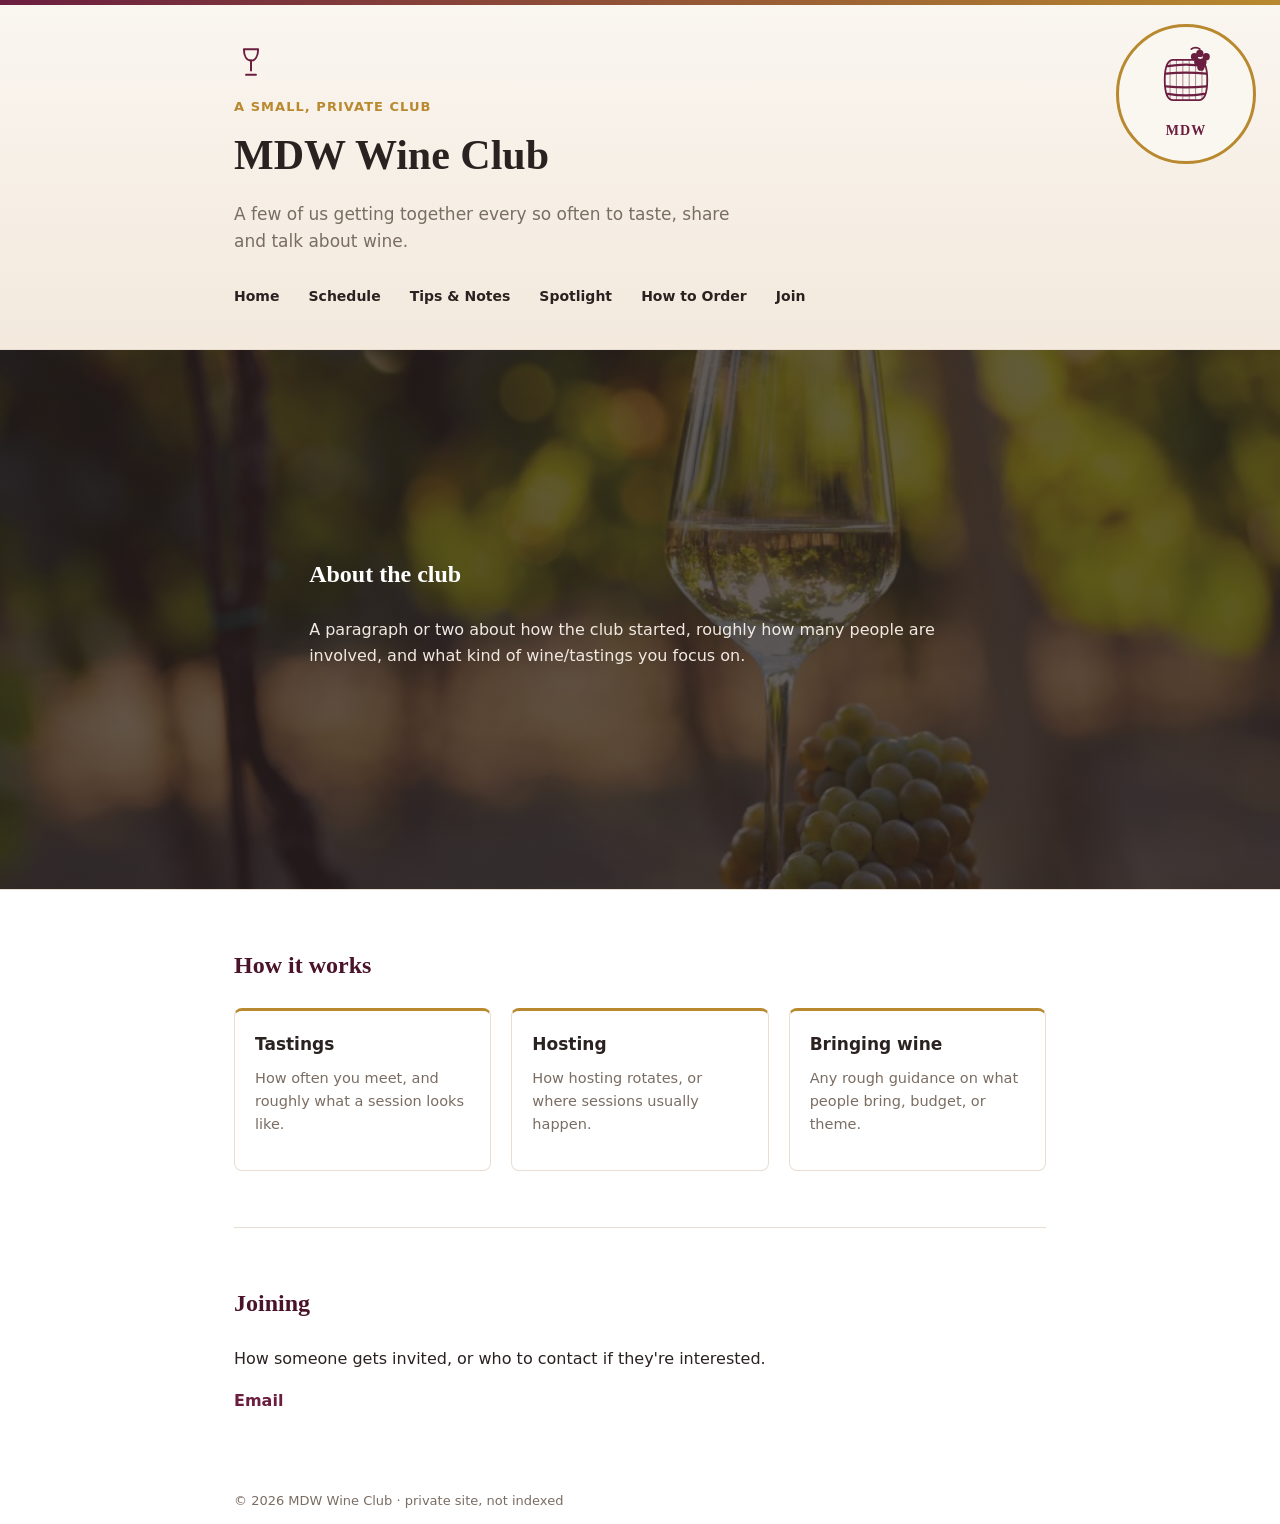
==== index.html @ 0c92d823 "Add barrel-and-grapes logo mark to the hero Replaces the plain MDW text badge with a hand-drawn line" ====
<!doctype html>
<html lang="en">
<head>
<meta charset="utf-8">
<meta name="viewport" content="width=device-width, initial-scale=1">
<meta name="robots" content="noindex, nofollow">
<title>MDW Wine Club</title>
<meta name="description" content="A small private wine club.">
<link rel="stylesheet" href="style.css">
</head>
<body>

<header class="hero">
  <div class="wrap">
    <div class="hero-mark" aria-hidden="true">
      <svg viewBox="0 0 64 64" fill="none" stroke="currentColor" stroke-linecap="round" stroke-linejoin="round">
        <defs>
          <clipPath id="barrelClip">
            <path d="M20,13 C15,13 12,20 12,32 C12,44 15,51 20,51 L44,51 C49,51 52,44 52,32 C52,20 49,13 44,13 Z"/>
          </clipPath>
        </defs>
        <g clip-path="url(#barrelClip)" stroke-width="1" opacity="0.5">
          <path d="M17,6 L17,58"/>
          <path d="M23,6 L23,58"/>
          <path d="M29,6 L29,58"/>
          <path d="M35,6 L35,58"/>
          <path d="M41,6 L41,58"/>
          <path d="M47,6 L47,58"/>
        </g>
        <path d="M20,13 C15,13 12,20 12,32 C12,44 15,51 20,51 L44,51 C49,51 52,44 52,32 C52,20 49,13 44,13 Z" stroke-width="1.7"/>
        <path d="M15,19 Q32,16 49,19" stroke-width="2.2"/>
        <path d="M13,26 Q32,24 51,26" stroke-width="2.2"/>
        <path d="M13,38 Q32,40 51,38" stroke-width="2.2"/>
        <path d="M15,45 Q32,48 49,45" stroke-width="2.2"/>
        <path d="M45,3 C43,1 39,1 37,3" stroke-width="1.6"/>
        <circle cx="45" cy="7" r="3.4" fill="currentColor" stroke="none"/>
        <circle cx="51" cy="10" r="3.4" fill="currentColor" stroke="none"/>
        <circle cx="40" cy="10" r="3.4" fill="currentColor" stroke="none"/>
        <circle cx="48" cy="15" r="3.4" fill="currentColor" stroke="none"/>
        <circle cx="43" cy="15" r="3.4" fill="currentColor" stroke="none"/>
        <circle cx="46" cy="20" r="3.4" fill="currentColor" stroke="none"/>
      </svg>
      <span>MDW</span>
    </div>
    <div class="hero-icon" aria-hidden="true">
      <svg viewBox="0 0 24 24" fill="none" stroke="currentColor" stroke-width="1.4" stroke-linecap="round" stroke-linejoin="round">
        <path d="M7 3h10c0 5-2 8-5 8s-5-3-5-8Z"/>
        <path d="M12 11v7"/>
        <path d="M8.5 21h7"/>
      </svg>
    </div>
    <p class="eyebrow">A small, private club</p>
    <h1>MDW Wine Club</h1>
    <p class="tagline">A few of us getting together every so often to taste, share and talk about wine.</p>
    <nav>
      <a href="index.html">Home</a>
      <a href="schedule.html">Schedule</a>
      <a href="tips.html">Tips &amp; Notes</a>
      <a href="spotlight.html">Spotlight</a>
      <a href="order.html">How to Order</a>
      <a href="#join">Join</a>
    </nav>
  </div>
</header>

<section id="about" class="about-bg">
  <div class="wrap">
    <h2>About the club</h2>
    <p>
      A paragraph or two about how the club started, roughly how many people are
      involved, and what kind of wine/tastings you focus on.
    </p>
  </div>
</section>

<main class="wrap">

  <section id="how-it-works">
    <h2>How it works</h2>
    <div class="grid">
      <article class="card">
        <h3>Tastings</h3>
        <p>How often you meet, and roughly what a session looks like.</p>
      </article>
      <article class="card">
        <h3>Hosting</h3>
        <p>How hosting rotates, or where sessions usually happen.</p>
      </article>
      <article class="card">
        <h3>Bringing wine</h3>
        <p>Any rough guidance on what people bring, budget, or theme.</p>
      </article>
    </div>
  </section>

  <section id="join">
    <h2>Joining</h2>
    <p>How someone gets invited, or who to contact if they're interested.</p>
    <ul class="links">
      <li><a href="mailto:mdwc@btinternet.com">Email</a></li>
    </ul>
  </section>

</main>

<footer class="wrap">
  <p>&copy; <span id="year"></span> MDW Wine Club &middot; private site, not indexed</p>
</footer>

<script>
  document.getElementById('year').textContent = new Date().getFullYear();
</script>

</body>
</html>
---- style.css ----
:root {
  --ink: #2a2220;
  --grey: #7a6d63;
  --line: #e8ddd0;
  --light: #faf6f0;
  --accent: #6b1e3f;
  --accent-dk: #4a1329;
  --gold: #b8892e;
  --max: 860px;
}

* { box-sizing: border-box; }

html { scroll-behavior: smooth; }

body {
  margin: 0;
  font-family: 'Segoe UI', system-ui, -apple-system, Arial, sans-serif;
  color: var(--ink);
  line-height: 1.6;
  background: #fff;
}

.wrap {
  max-width: var(--max);
  margin: 0 auto;
  padding: 0 24px;
}

/* Hero */
.hero {
  background: linear-gradient(180deg, var(--light) 0%, #f3e9dd 100%);
  border-bottom: 1px solid var(--line);
  padding: 0 0 40px;
  position: relative;
}

.hero::before {
  content: "";
  display: block;
  height: 5px;
  background: linear-gradient(90deg, var(--accent) 0%, var(--gold) 100%);
}

.hero-icon {
  margin: 40px 0 18px;
  color: var(--accent);
}

.hero-mark {
  position: absolute;
  top: 24px;
  right: 24px;
  width: 140px;
  height: 140px;
  border-radius: 50%;
  border: 3px solid var(--gold);
  display: flex;
  flex-direction: column;
  align-items: center;
  justify-content: center;
  gap: 6px;
  color: var(--accent);
  background: var(--light);
}

.hero-mark svg { width: 68px; height: 68px; }

.hero-mark span {
  font-family: Georgia, 'Times New Roman', serif;
  font-weight: 700;
  font-size: 14px;
  letter-spacing: 1px;
  color: var(--accent);
}

.hero-icon svg { display: block; width: 34px; height: 34px; }

.eyebrow {
  margin: 0 0 4px;
  color: var(--gold);
  font-weight: 700;
  letter-spacing: .08em;
  text-transform: uppercase;
  font-size: 13px;
}

.hero h1 {
  margin: 0 0 12px;
  font-size: 42px;
  font-weight: 700;
  font-family: Georgia, 'Times New Roman', serif;
}

.tagline {
  margin: 0 0 28px;
  color: var(--grey);
  font-size: 17px;
  max-width: 46ch;
}

nav a {
  color: var(--ink);
  text-decoration: none;
  font-weight: 600;
  margin-right: 24px;
  font-size: 14px;
}

nav a:hover { color: var(--accent); }

/* Sections */
main section {
  padding: 56px 0;
  border-bottom: 1px solid var(--line);
}

main section:last-child { border-bottom: none; }

h2 {
  font-size: 24px;
  margin: 0 0 24px;
  font-family: Georgia, 'Times New Roman', serif;
  color: var(--accent-dk);
}

.grid {
  display: grid;
  grid-template-columns: repeat(auto-fit, minmax(230px, 1fr));
  gap: 20px;
}

.card {
  border: 1px solid var(--line);
  border-radius: 8px;
  padding: 20px;
  background: #fff;
  border-top: 3px solid var(--gold);
  transition: transform .15s ease, box-shadow .15s ease;
}

.card:hover {
  transform: translateY(-2px);
  box-shadow: 0 8px 20px rgba(107, 30, 63, 0.1);
}

.card h3 {
  margin: 0 0 8px;
  font-size: 17px;
}

.card p {
  margin: 0 0 14px;
  color: var(--grey);
  font-size: 14.5px;
}

main ul, main ol {
  margin: 0 0 8px;
  padding-left: 22px;
  color: var(--ink);
}

main li {
  margin: 0 0 8px;
}

main li::marker {
  color: var(--gold);
  font-weight: 700;
}

.card-link {
  color: var(--accent);
  text-decoration: none;
  font-weight: 600;
  font-size: 14px;
}

.card-link:hover { color: var(--accent-dk); }

.about-bg {
  background:
    linear-gradient(rgba(42, 34, 32, 0.74), rgba(42, 34, 32, 0.74)),
    url('images/about-bg.jpg') center 35% / cover no-repeat;
  min-height: 60vh;
  display: flex;
  align-items: center;
  padding: 64px 0;
  border-bottom: 1px solid var(--line);
}

.about-bg h2 { color: #fff; }
.about-bg p { color: #f1e9e1; max-width: 65ch; }

.links {
  list-style: none;
  padding: 0;
  margin: 0;
  display: flex;
  gap: 24px;
}

.links a {
  color: var(--accent);
  text-decoration: none;
  font-weight: 600;
}

.links a:hover { color: var(--accent-dk); }

footer {
  padding: 32px 24px 48px;
  color: var(--grey);
  font-size: 13px;
}

.hero-sm { padding-bottom: 28px; }
.hero-sm .hero-icon { margin-top: 28px; }
.hero-sm h1 { font-size: 32px; }

table.data {
  width: 100%;
  border-collapse: collapse;
  font-size: 14.5px;
}

table.data th {
  background: var(--accent-dk);
  color: #fff;
  text-align: left;
  padding: 8px 12px;
  font-weight: 600;
}

table.data td {
  border: 1px solid var(--line);
  padding: 8px 12px;
  vertical-align: top;
}

table.data tr:nth-child(even) td { background: var(--light); }

.note {
  color: var(--grey);
  font-size: 13px;
  margin-top: 10px;
}

@media (max-width: 600px) {
  .hero-icon { margin-top: 28px; }
  .hero { padding-bottom: 32px; }
  .hero h1 { font-size: 32px; }
  .hero-mark { width: 80px; height: 80px; top: 16px; right: 16px; }
  .hero-mark svg { width: 38px; height: 38px; }
  .hero-mark span { font-size: 10px; }
}
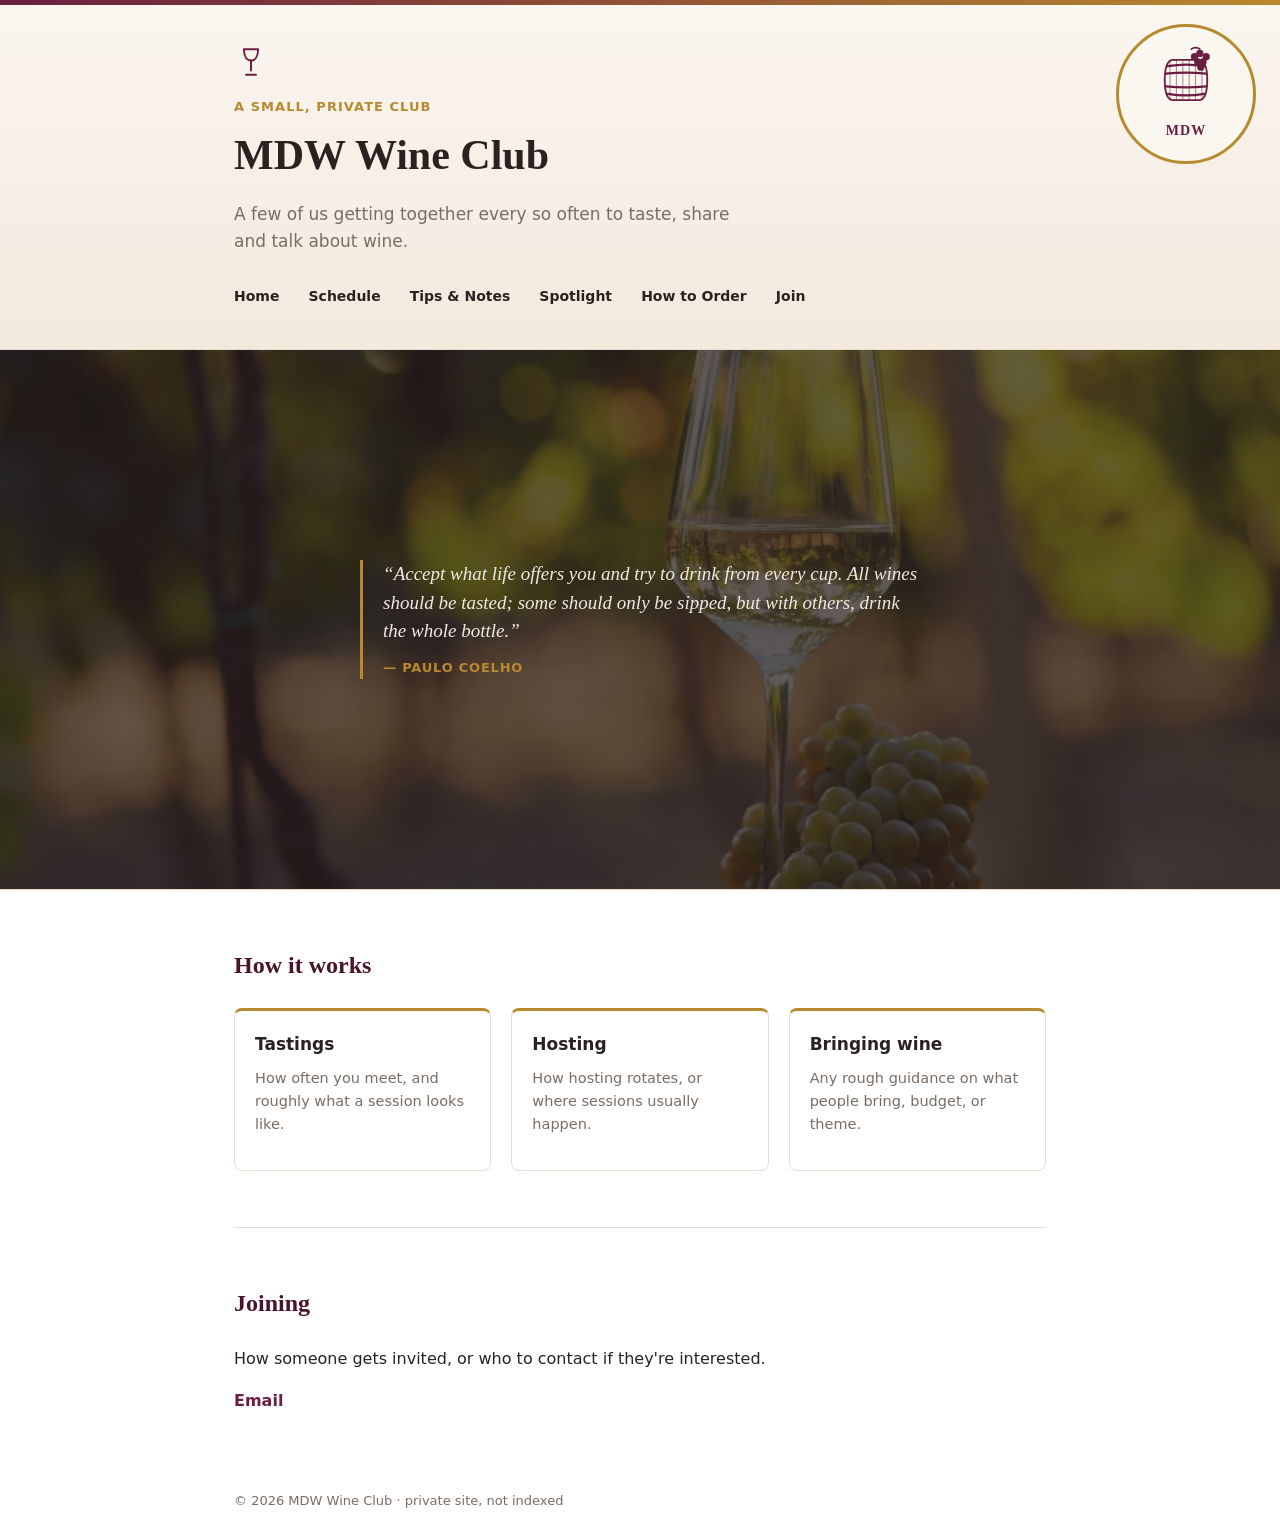
==== commit 2c7f89fb: "Replace About placeholder text with a wine quote Swaps the "how the club started" placeholder paragr" ====
--- a/index.html
+++ b/index.html
@@ -65,11 +65,12 @@
 
 <section id="about" class="about-bg">
   <div class="wrap">
-    <h2>About the club</h2>
-    <p>
-      A paragraph or two about how the club started, roughly how many people are
-      involved, and what kind of wine/tastings you focus on.
-    </p>
+    <blockquote class="quote">
+      <p>&ldquo;Accept what life offers you and try to drink from every cup. All
+      wines should be tasted; some should only be sipped, but with others, drink
+      the whole bottle.&rdquo;</p>
+      <cite>&mdash; Paulo Coelho</cite>
+    </blockquote>
   </div>
 </section>
 
--- a/style.css
+++ b/style.css
@@ -193,6 +193,32 @@
 .about-bg h2 { color: #fff; }
 .about-bg p { color: #f1e9e1; max-width: 65ch; }
 
+.quote {
+  margin: 0;
+  max-width: 55ch;
+  border-left: 3px solid var(--gold);
+  padding-left: 20px;
+}
+
+.quote p {
+  font-family: Georgia, 'Times New Roman', serif;
+  font-style: italic;
+  font-size: 19px;
+  line-height: 1.5;
+  color: #f1e9e1;
+  margin: 0 0 12px;
+}
+
+.quote cite {
+  display: block;
+  font-style: normal;
+  font-weight: 700;
+  font-size: 13px;
+  letter-spacing: 0.06em;
+  text-transform: uppercase;
+  color: var(--gold);
+}
+
 .links {
   list-style: none;
   padding: 0;
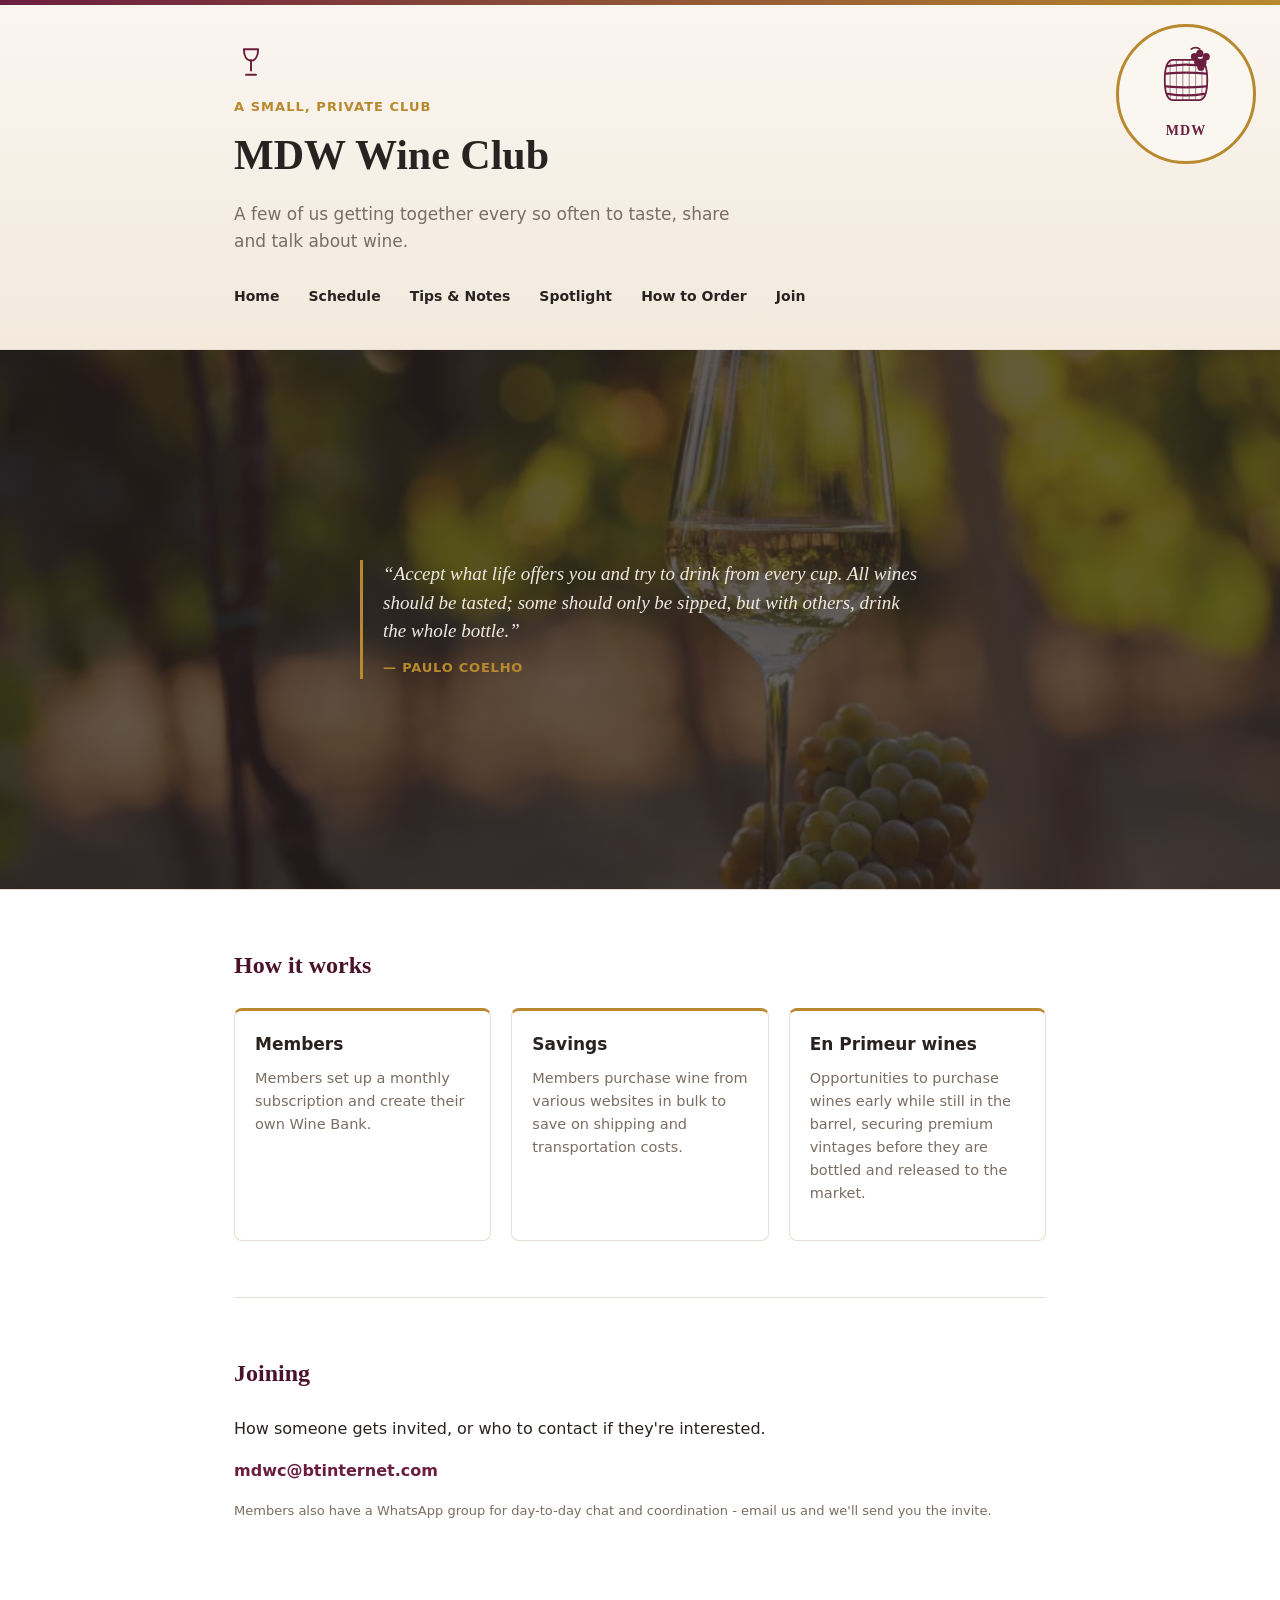
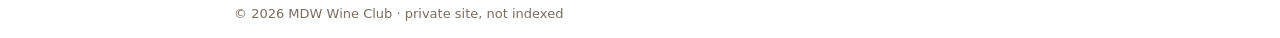
==== commit d4edc0bb: "Fill in real content for How it works, Payment, and Join sections - How it works cards: Members (mon" ====
--- a/index.html
+++ b/index.html
@@ -80,16 +80,16 @@
     <h2>How it works</h2>
     <div class="grid">
       <article class="card">
-        <h3>Tastings</h3>
-        <p>How often you meet, and roughly what a session looks like.</p>
+        <h3>Members</h3>
+        <p>Members set up a monthly subscription and create their own Wine Bank.</p>
       </article>
       <article class="card">
-        <h3>Hosting</h3>
-        <p>How hosting rotates, or where sessions usually happen.</p>
+        <h3>Savings</h3>
+        <p>Members purchase wine from various websites in bulk to save on shipping and transportation costs.</p>
       </article>
       <article class="card">
-        <h3>Bringing wine</h3>
-        <p>Any rough guidance on what people bring, budget, or theme.</p>
+        <h3>En Primeur wines</h3>
+        <p>Opportunities to purchase wines early while still in the barrel, securing premium vintages before they are bottled and released to the market.</p>
       </article>
     </div>
   </section>
@@ -98,8 +98,9 @@
     <h2>Joining</h2>
     <p>How someone gets invited, or who to contact if they're interested.</p>
     <ul class="links">
-      <li><a href="mailto:mdwc@btinternet.com">Email</a></li>
+      <li><a href="mailto:mdwc@btinternet.com">mdwc@btinternet.com</a></li>
     </ul>
+    <p class="note">Members also have a WhatsApp group for day-to-day chat and coordination - email us and we'll send you the invite.</p>
   </section>
 
 </main>
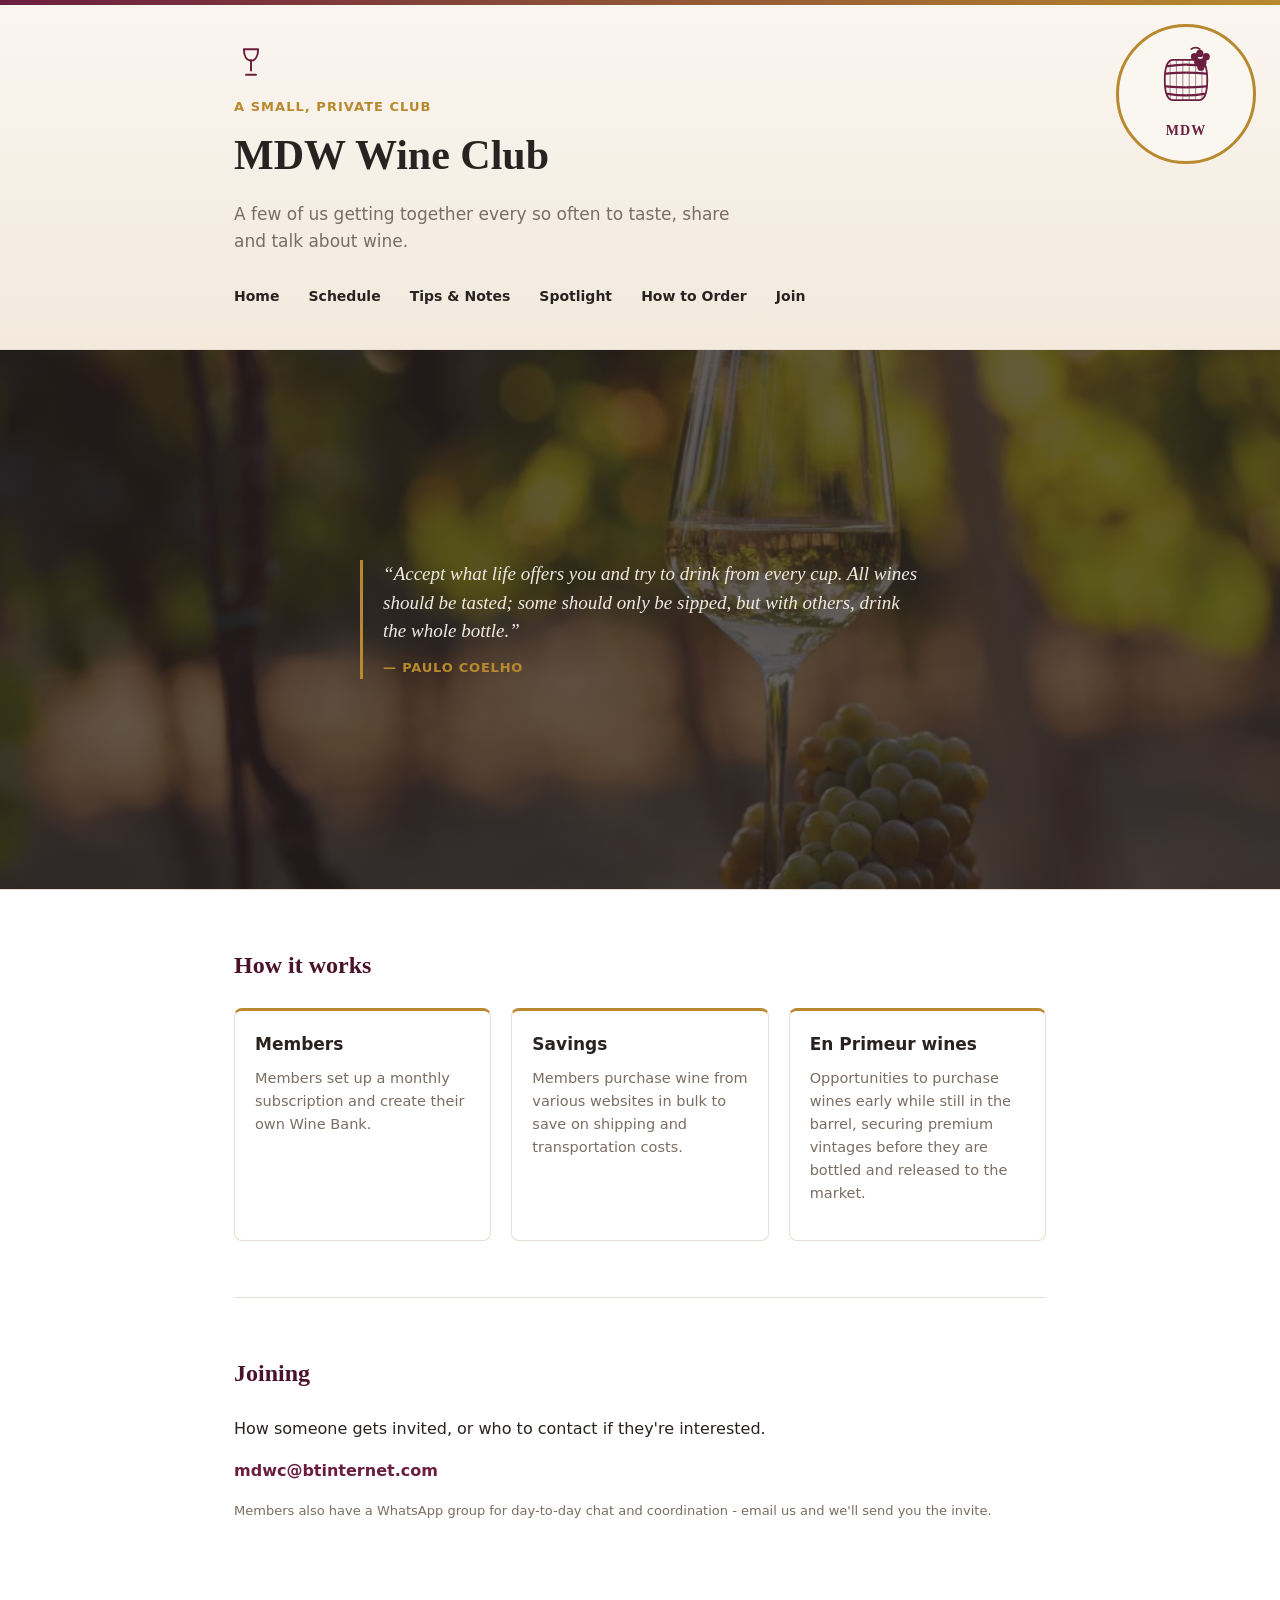
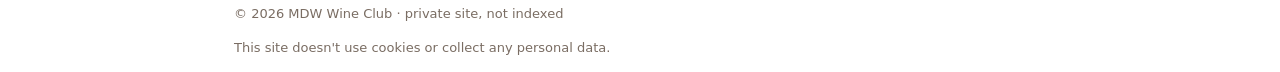
==== commit 6658cfcc: "Add no-cookies/no-data-collection note to footer Site sets no cookies and has no forms/analytics, so" ====
--- a/index.html
+++ b/index.html
@@ -107,6 +107,7 @@
 
 <footer class="wrap">
   <p>&copy; <span id="year"></span> MDW Wine Club &middot; private site, not indexed</p>
+  <p>This site doesn't use cookies or collect any personal data.</p>
 </footer>
 
 <script>
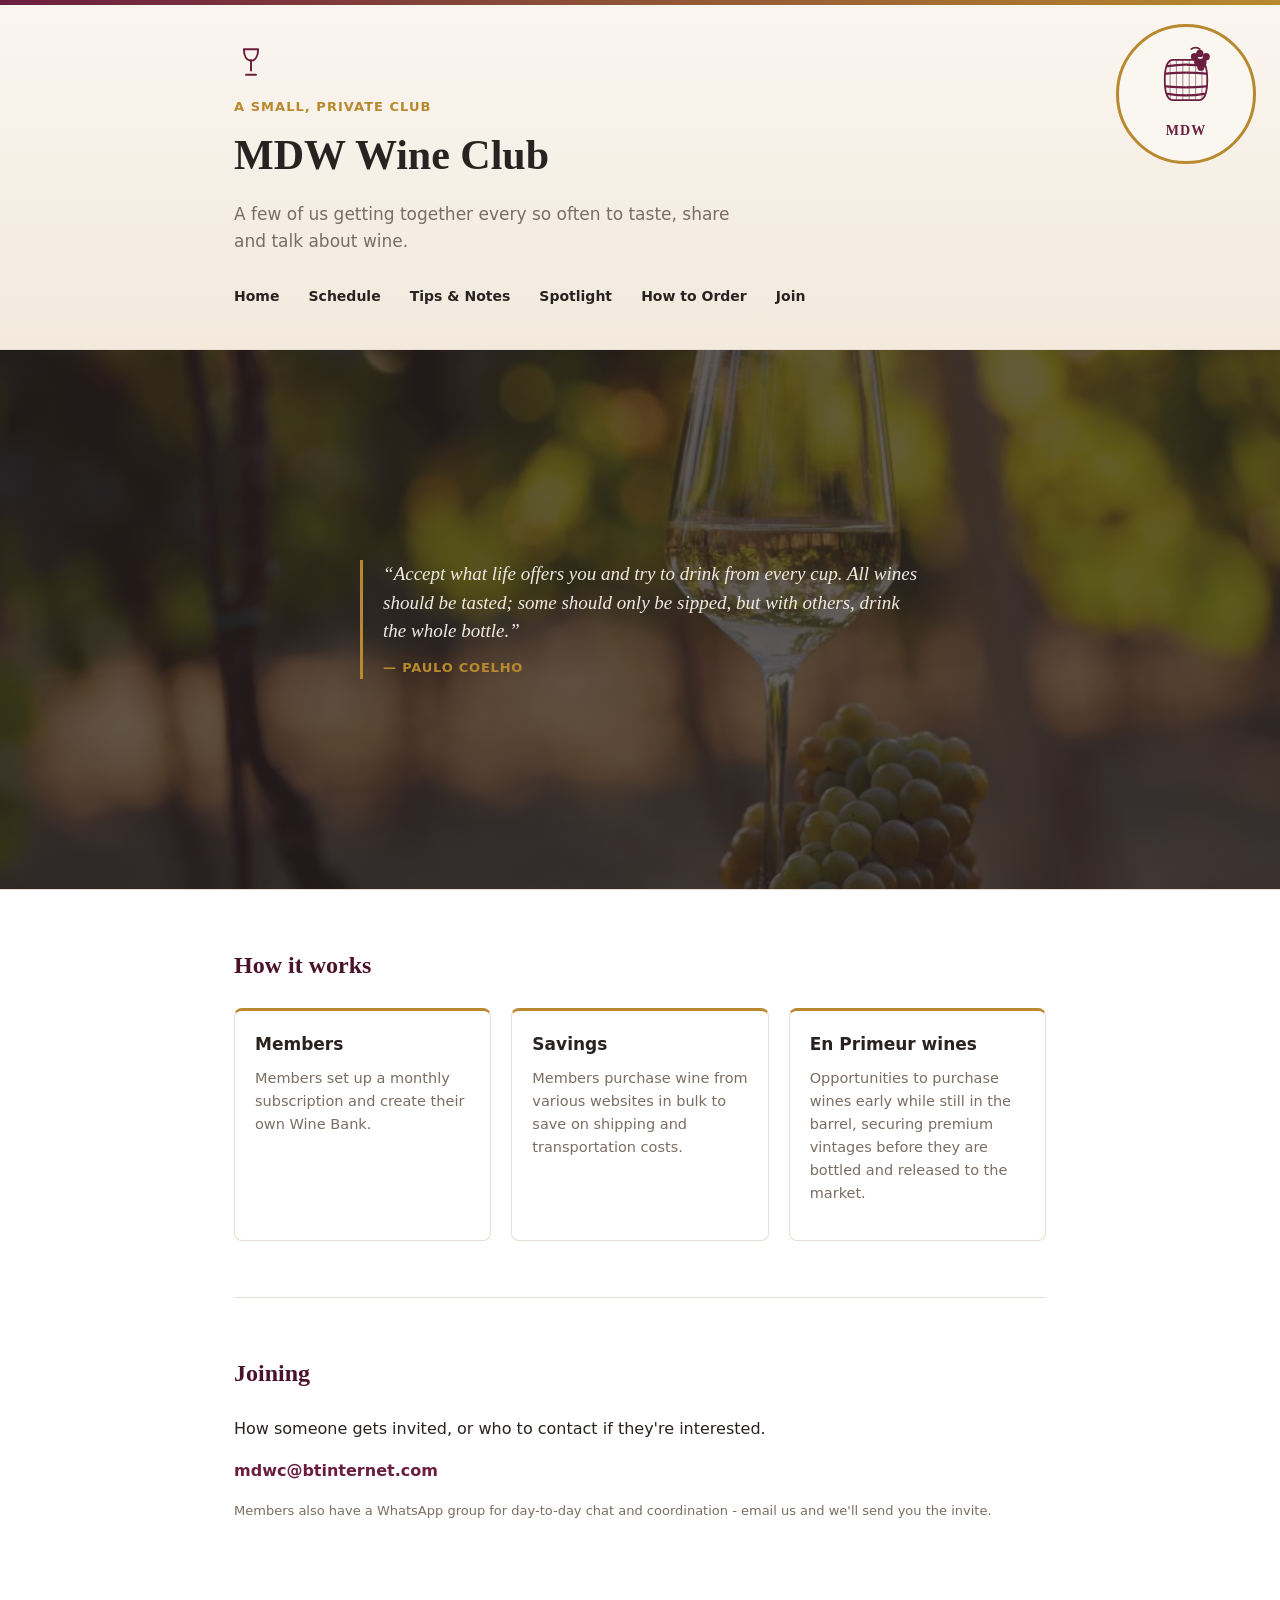
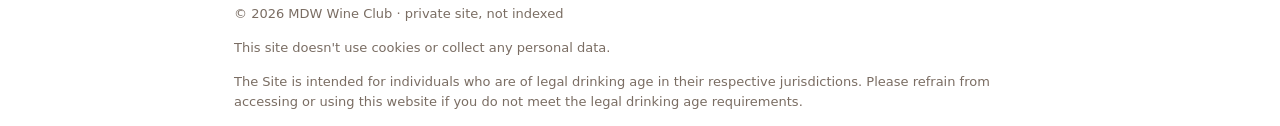
==== commit 269ab532: "Add legal drinking age disclaimer to footer Sits alongside the cookies/data note - cheap reassurance" ====
--- a/index.html
+++ b/index.html
@@ -108,6 +108,7 @@
 <footer class="wrap">
   <p>&copy; <span id="year"></span> MDW Wine Club &middot; private site, not indexed</p>
   <p>This site doesn't use cookies or collect any personal data.</p>
+  <p>The Site is intended for individuals who are of legal drinking age in their respective jurisdictions. Please refrain from accessing or using this website if you do not meet the legal drinking age requirements.</p>
 </footer>
 
 <script>
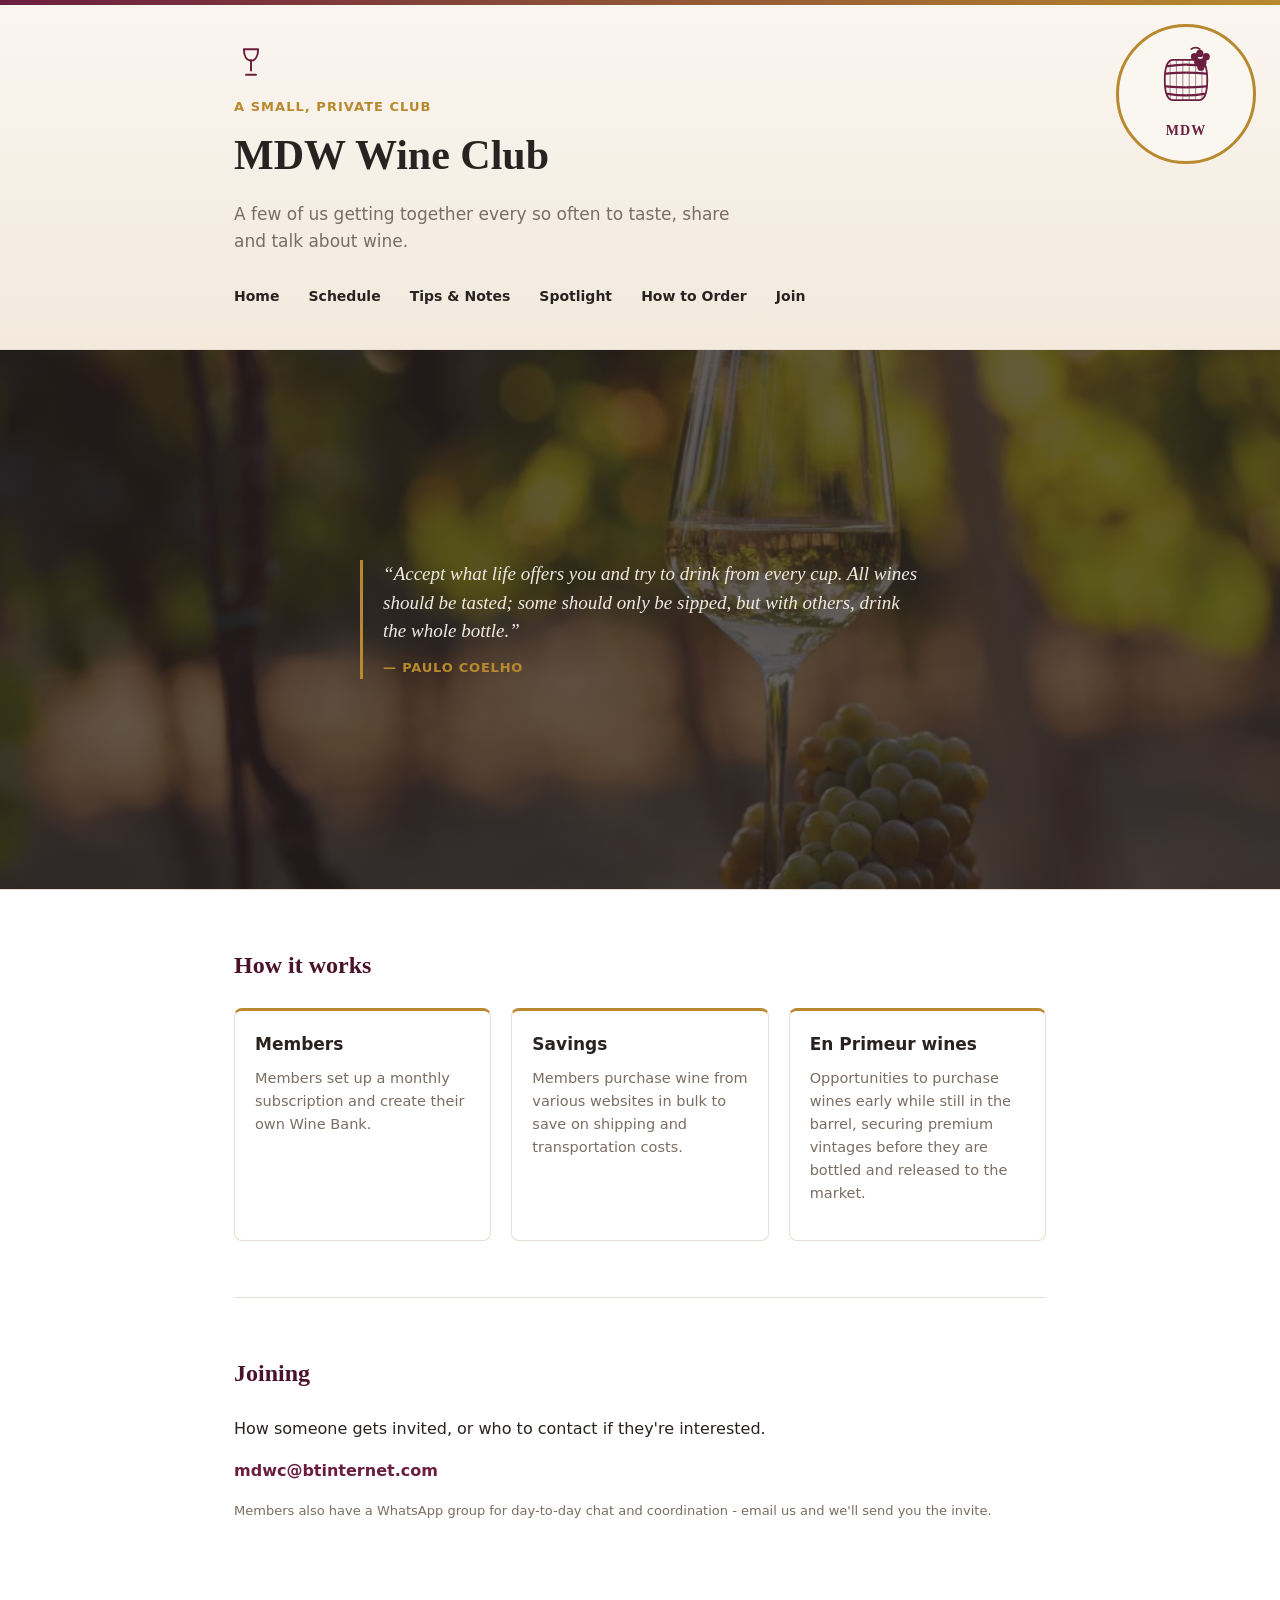
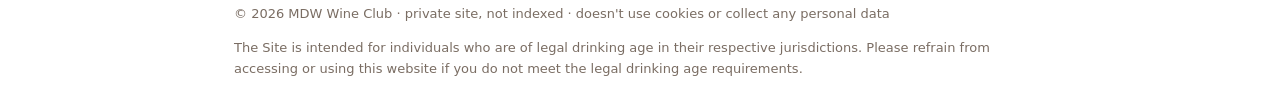
==== commit 706dbf71: "Merge copyright and cookies/data lines in footer into one line" ====
--- a/index.html
+++ b/index.html
@@ -106,8 +106,7 @@
 </main>
 
 <footer class="wrap">
-  <p>&copy; <span id="year"></span> MDW Wine Club &middot; private site, not indexed</p>
-  <p>This site doesn't use cookies or collect any personal data.</p>
+  <p>&copy; <span id="year"></span> MDW Wine Club &middot; private site, not indexed &middot; doesn't use cookies or collect any personal data</p>
   <p>The Site is intended for individuals who are of legal drinking age in their respective jurisdictions. Please refrain from accessing or using this website if you do not meet the legal drinking age requirements.</p>
 </footer>
 
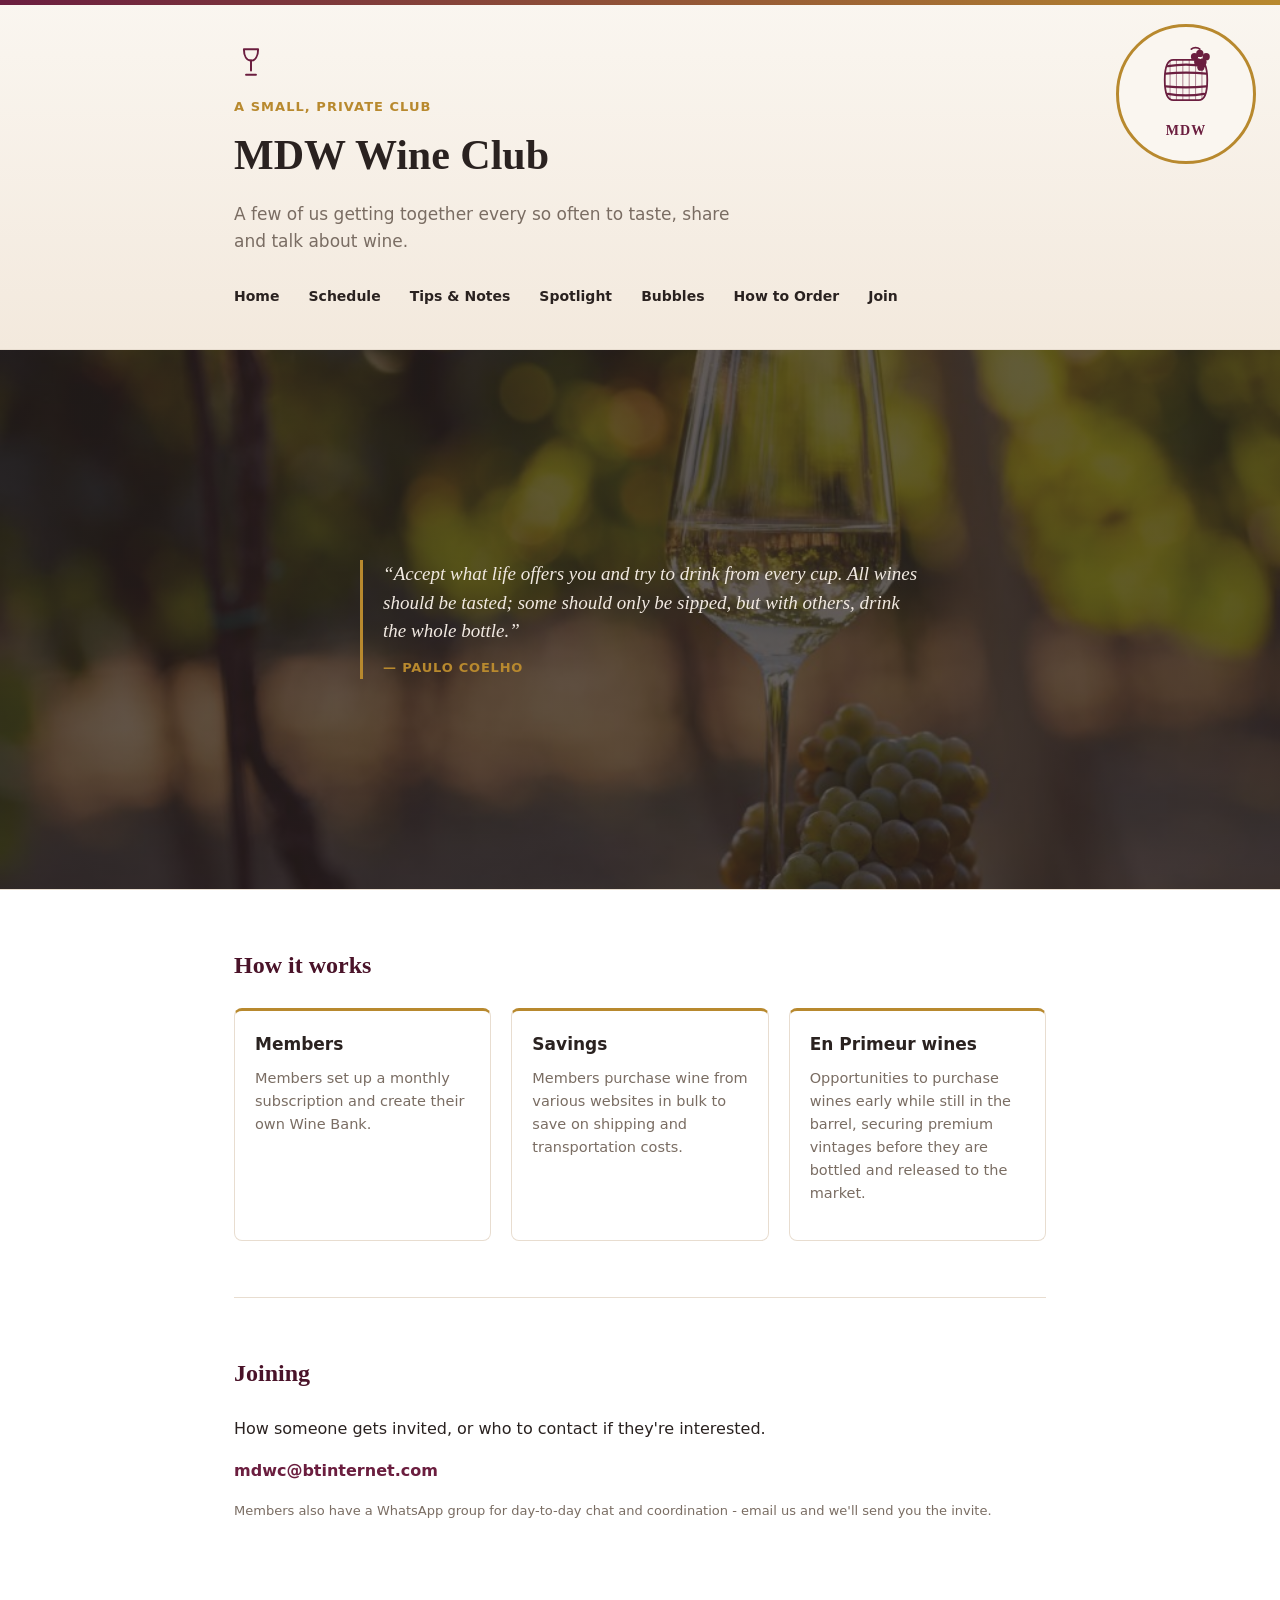
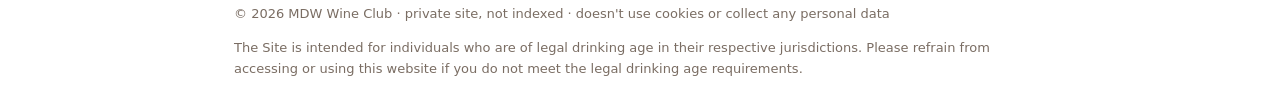
==== commit 0fe19238: "Add Bubbles page with supermarket Champagne guide and link it from the nav Co-Authored-By: Claude Op" ====
--- a/index.html
+++ b/index.html
@@ -57,6 +57,7 @@
       <a href="schedule.html">Schedule</a>
       <a href="tips.html">Tips &amp; Notes</a>
       <a href="spotlight.html">Spotlight</a>
+      <a href="bubbles.html">Bubbles</a>
       <a href="order.html">How to Order</a>
       <a href="#join">Join</a>
     </nav>
@@ -114,5 +115,8 @@
   document.getElementById('year').textContent = new Date().getFullYear();
 </script>
 
+<script data-goatcounter="https://mdwc.goatcounter.com/count"
+        async src="https://gc.zgo.at/count.js"></script>
+
 </body>
 </html>
--- a/style.css
+++ b/style.css
@@ -179,6 +179,21 @@
 
 .card-link:hover { color: var(--accent-dk); }
 
+/* Time-limited supplier offer (spotlight page) */
+.offer {
+  margin-top: 32px;
+  padding: 32px 28px !important;
+  background: var(--light);
+  border: 1px solid var(--line) !important;
+  border-left: 5px solid var(--accent) !important;
+  border-radius: 8px;
+}
+
+.offer .eyebrow { color: var(--accent); margin: 0 0 6px; }
+.offer > p { max-width: 70ch; }
+.offer .card { border-top-color: var(--accent); }
+.offer .card strong { color: var(--accent); }
+
 .about-bg {
   background:
     linear-gradient(rgba(42, 34, 32, 0.74), rgba(42, 34, 32, 0.74)),
@@ -273,6 +288,47 @@
   margin-top: 10px;
 }
 
+.order-form label {
+  display: block;
+  font-weight: 600;
+  margin: 16px 0 6px;
+  font-size: 14px;
+}
+
+.order-form label:first-of-type { margin-top: 0; }
+
+.order-form input[type="text"],
+.order-form textarea {
+  width: 100%;
+  border: 1px solid var(--line);
+  border-radius: 6px;
+  padding: 10px 12px;
+  font: inherit;
+  color: var(--ink);
+  background: #fff;
+}
+
+.order-form input[type="text"]:focus,
+.order-form textarea:focus {
+  outline: none;
+  border-color: var(--accent);
+}
+
+.order-form button {
+  margin-top: 18px;
+  background: var(--accent);
+  color: #fff;
+  border: none;
+  border-radius: 6px;
+  padding: 12px 24px;
+  font-weight: 700;
+  font-size: 14.5px;
+  cursor: pointer;
+  transition: background .15s ease;
+}
+
+.order-form button:hover { background: var(--accent-dk); }
+
 @media (max-width: 600px) {
   .hero-icon { margin-top: 28px; }
   .hero { padding-bottom: 32px; }
